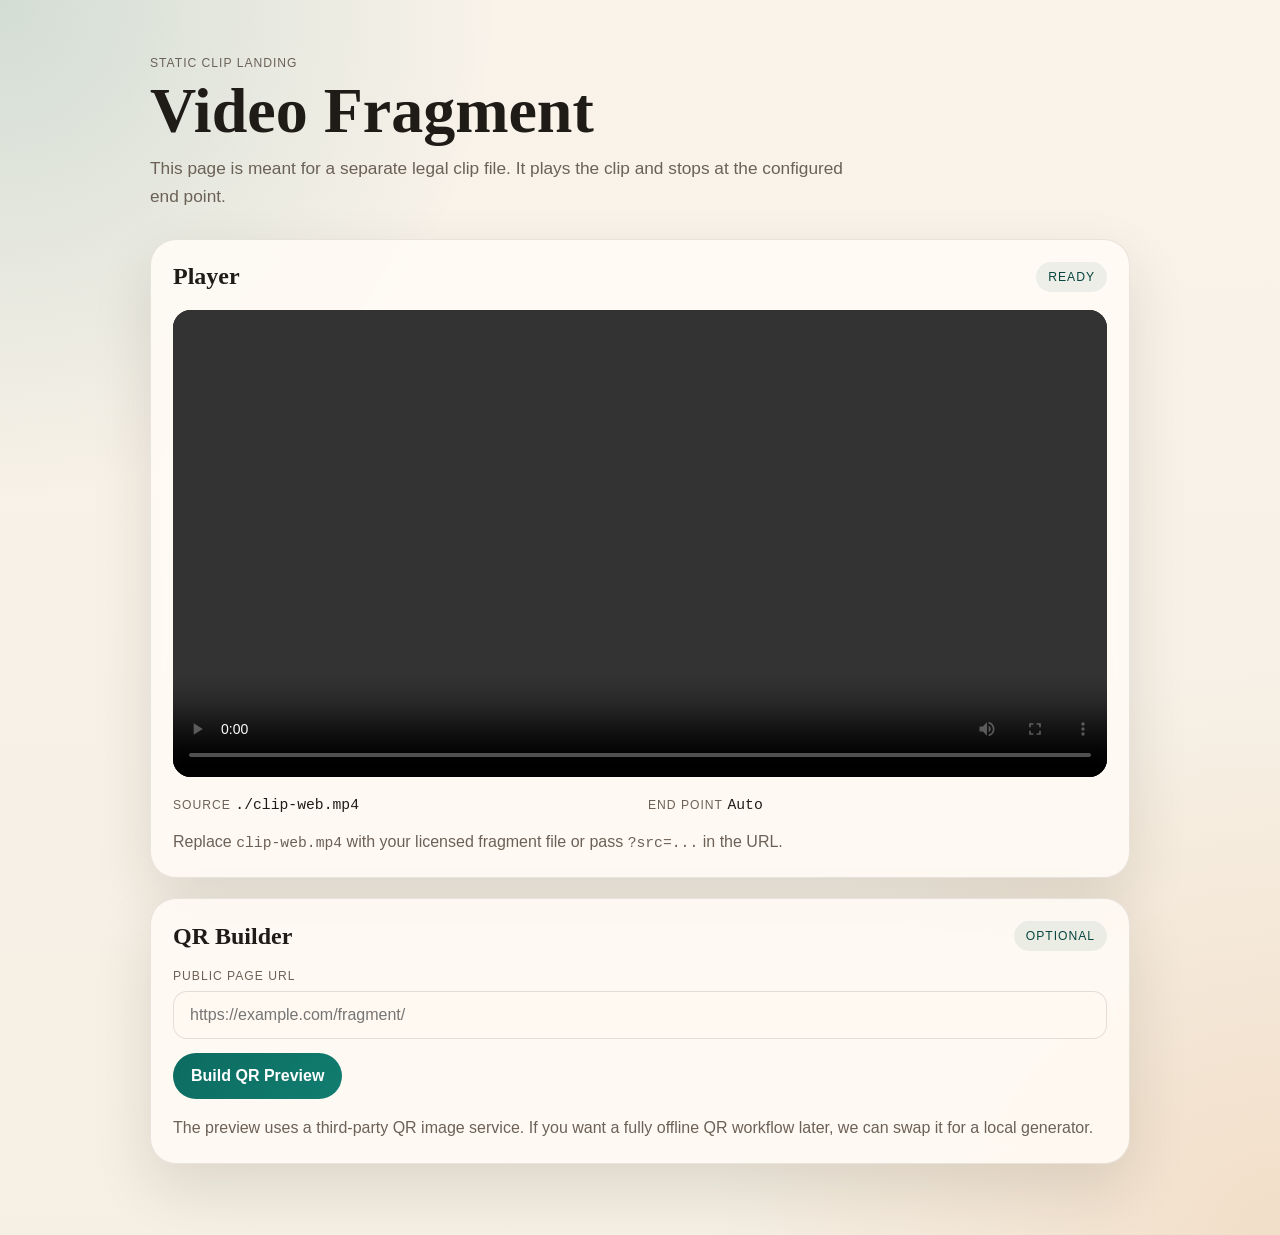
==== index.html @ 211df9e7 "Publish video card site" ====
<!doctype html>
<html lang="ru">
  <head>
    <meta charset="UTF-8" />
    <meta name="viewport" content="width=device-width, initial-scale=1.0" />
    <title>Fragment Player</title>
    <link rel="stylesheet" href="./styles.css" />
  </head>
  <body>
    <main class="page">
      <section class="hero">
        <p class="eyebrow">Static Clip Landing</p>
        <h1 id="page-title">Video Fragment</h1>
        <p class="lead">
          This page is meant for a separate legal clip file. It plays the clip
          and stops at the configured end point.
        </p>
      </section>

      <section class="card player-card">
        <div class="card-head">
          <h2>Player</h2>
          <span id="clip-status" class="badge">Ready</span>
        </div>

        <video
          id="clip-player"
          class="player"
          controls
          preload="metadata"
          playsinline
          controlsList="nodownload noplaybackrate"
          disablePictureInPicture
        >
          <source id="clip-source" src="./clip-web.mp4" type="video/mp4" />
          Your browser does not support HTML5 video.
        </video>

        <div class="meta">
          <div>
            <span class="label">Source</span>
            <code id="clip-source-label">./clip-web.mp4</code>
          </div>
          <div>
            <span class="label">End Point</span>
            <code id="clip-end-label">Auto</code>
          </div>
        </div>

        <p id="player-note" class="hint">
          Replace <code>clip-web.mp4</code> with your licensed fragment file or pass
          <code>?src=...</code> in the URL.
        </p>
      </section>

      <section class="card qr-card">
        <div class="card-head">
          <h2>QR Builder</h2>
          <span class="badge">Optional</span>
        </div>

        <label class="field">
          <span class="label">Public page URL</span>
          <input
            id="qr-target"
            type="url"
            placeholder="https://example.com/fragment/"
          />
        </label>

        <button id="build-qr" class="button" type="button">
          Build QR Preview
        </button>

        <div id="qr-result" class="qr-result hidden">
          <img id="qr-image" alt="QR code preview" />
          <a id="qr-link" target="_blank" rel="noreferrer">Open QR image</a>
        </div>

        <p class="hint">
          The preview uses a third-party QR image service. If you want a fully
          offline QR workflow later, we can swap it for a local generator.
        </p>
      </section>
    </main>

    <script src="./app.js"></script>
  </body>
</html>
---- styles.css ----
:root {
  color-scheme: light;
  --bg: #f5efe4;
  --surface: rgba(255, 251, 245, 0.88);
  --surface-strong: #fff9f1;
  --ink: #1f1c18;
  --muted: #6b6157;
  --accent: #0d6b61;
  --accent-strong: #08453f;
  --border: rgba(31, 28, 24, 0.1);
  --shadow: 0 24px 60px rgba(44, 32, 18, 0.12);
}

* {
  box-sizing: border-box;
}

body {
  margin: 0;
  min-height: 100vh;
  font-family: "Avenir Next", "Segoe UI", sans-serif;
  color: var(--ink);
  background:
    radial-gradient(circle at top left, rgba(13, 107, 97, 0.16), transparent 28%),
    radial-gradient(circle at bottom right, rgba(227, 155, 88, 0.2), transparent 32%),
    linear-gradient(180deg, #f9f3ea 0%, var(--bg) 100%);
}

.page {
  width: min(980px, calc(100% - 32px));
  margin: 0 auto;
  padding: 56px 0 72px;
}

.hero {
  margin-bottom: 28px;
}

.eyebrow,
.label,
.badge {
  text-transform: uppercase;
  letter-spacing: 0.08em;
  font-size: 0.76rem;
}

.eyebrow,
.label {
  color: var(--muted);
}

h1,
h2,
p {
  margin: 0;
}

h1,
h2 {
  font-family: "Georgia", "Times New Roman", serif;
}

h1 {
  font-size: clamp(2.3rem, 5vw, 4.2rem);
  line-height: 0.96;
  margin-top: 10px;
}

.lead {
  max-width: 720px;
  margin-top: 14px;
  font-size: 1.08rem;
  line-height: 1.6;
  color: var(--muted);
}

.card {
  background: var(--surface);
  backdrop-filter: blur(10px);
  border: 1px solid var(--border);
  border-radius: 26px;
  box-shadow: var(--shadow);
  padding: 22px;
}

.card + .card {
  margin-top: 20px;
}

.card-head {
  display: flex;
  justify-content: space-between;
  align-items: center;
  gap: 16px;
  margin-bottom: 18px;
}

.badge {
  display: inline-flex;
  align-items: center;
  padding: 8px 12px;
  border-radius: 999px;
  background: rgba(13, 107, 97, 0.08);
  color: var(--accent-strong);
}

.player {
  display: block;
  width: 100%;
  border-radius: 18px;
  background: #000;
}

.meta {
  display: grid;
  grid-template-columns: repeat(2, minmax(0, 1fr));
  gap: 16px;
  margin-top: 18px;
}

.meta code,
.hint code {
  font-family: "SF Mono", "Menlo", monospace;
  font-size: 0.92rem;
}

.hint {
  margin-top: 16px;
  color: var(--muted);
  line-height: 1.6;
}

.field {
  display: grid;
  gap: 8px;
}

input {
  width: 100%;
  border: 1px solid rgba(31, 28, 24, 0.12);
  border-radius: 14px;
  background: var(--surface-strong);
  padding: 14px 16px;
  font: inherit;
  color: var(--ink);
}

input:focus {
  outline: 2px solid rgba(13, 107, 97, 0.18);
  border-color: rgba(13, 107, 97, 0.42);
}

.button {
  margin-top: 14px;
  border: 0;
  border-radius: 999px;
  padding: 14px 18px;
  background: linear-gradient(135deg, var(--accent) 0%, #117d70 100%);
  color: #fff;
  font: inherit;
  font-weight: 600;
  cursor: pointer;
}

.button:hover {
  background: linear-gradient(135deg, #0c6158 0%, #0f6d63 100%);
}

.qr-result {
  margin-top: 18px;
  display: grid;
  gap: 12px;
  justify-items: start;
}

.qr-result img {
  width: min(320px, 100%);
  height: auto;
  border-radius: 20px;
  border: 1px solid var(--border);
  background: #fff;
  padding: 14px;
}

.qr-result a {
  color: var(--accent-strong);
}

.hidden {
  display: none;
}

@media (max-width: 720px) {
  .page {
    width: min(100% - 20px, 980px);
    padding-top: 28px;
    padding-bottom: 40px;
  }

  .card {
    padding: 18px;
    border-radius: 20px;
  }

  .meta {
    grid-template-columns: 1fr;
  }
}
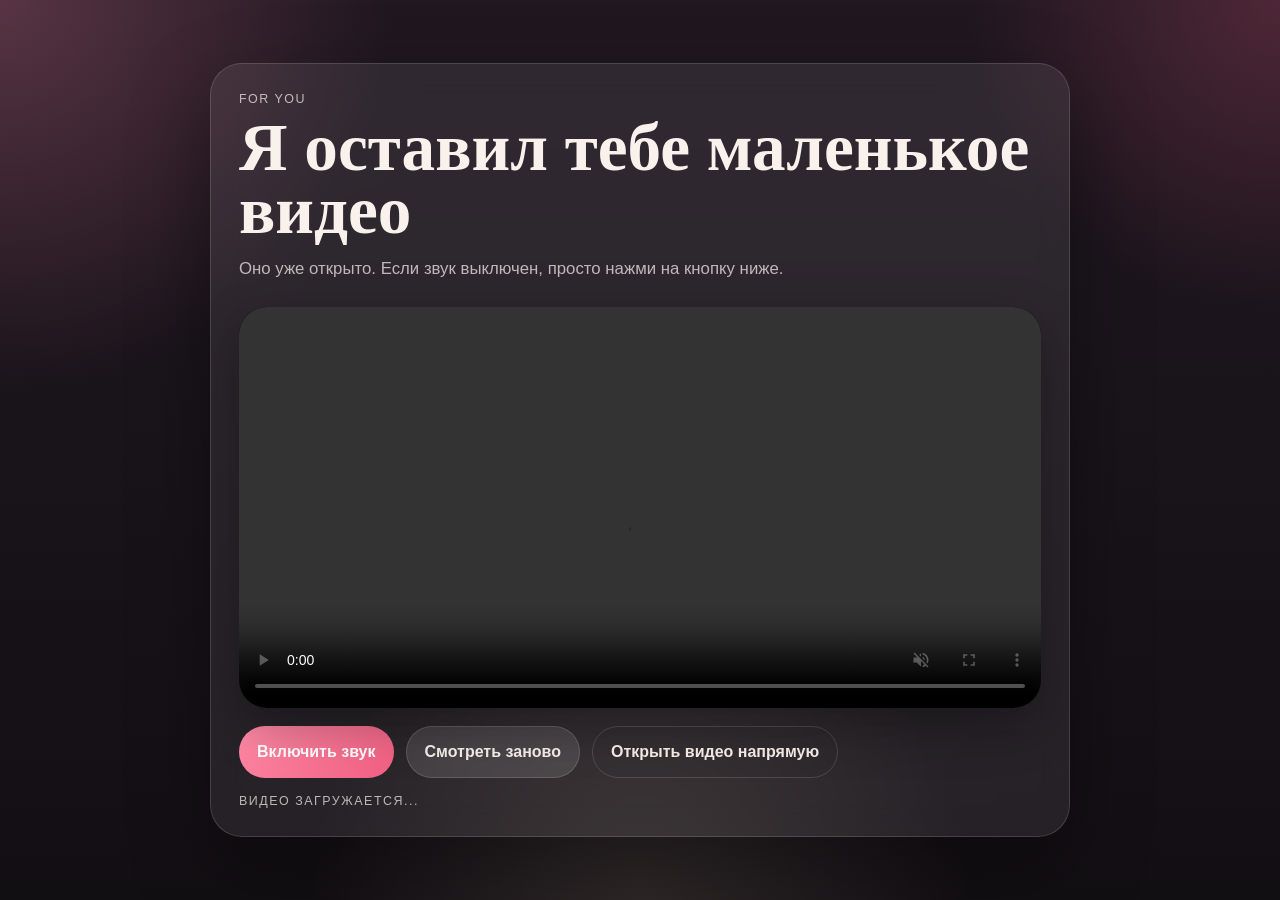
==== commit b88bc601: "Simplify video landing page" ====
--- a/index.html
+++ b/index.html
@@ -3,83 +3,53 @@
   <head>
     <meta charset="UTF-8" />
     <meta name="viewport" content="width=device-width, initial-scale=1.0" />
-    <title>Fragment Player</title>
+    <title>Для тебя</title>
     <link rel="stylesheet" href="./styles.css" />
   </head>
   <body>
     <main class="page">
-      <section class="hero">
-        <p class="eyebrow">Static Clip Landing</p>
-        <h1 id="page-title">Video Fragment</h1>
+      <section class="shell">
+        <p class="eyebrow">For You</p>
+        <h1 class="title">Я оставил тебе маленькое видео</h1>
         <p class="lead">
-          This page is meant for a separate legal clip file. It plays the clip
-          and stops at the configured end point.
+          Оно уже открыто. Если звук выключен, просто нажми на кнопку ниже.
         </p>
-      </section>
 
-      <section class="card player-card">
-        <div class="card-head">
-          <h2>Player</h2>
-          <span id="clip-status" class="badge">Ready</span>
+        <div class="player-wrap">
+          <video
+            id="clip-player"
+            class="player"
+            autoplay
+            muted
+            controls
+            playsinline
+            preload="auto"
+            controlsList="nodownload noplaybackrate"
+            disablePictureInPicture
+          >
+            <source id="clip-source" src="./clip-web.mp4" type="video/mp4" />
+            Your browser does not support HTML5 video.
+          </video>
+
+          <button id="primary-action" class="overlay-button hidden" type="button">
+            Нажми, чтобы включить видео
+          </button>
         </div>
 
-        <video
-          id="clip-player"
-          class="player"
-          controls
-          preload="metadata"
-          playsinline
-          controlsList="nodownload noplaybackrate"
-          disablePictureInPicture
-        >
-          <source id="clip-source" src="./clip-web.mp4" type="video/mp4" />
-          Your browser does not support HTML5 video.
-        </video>
-
-        <div class="meta">
-          <div>
-            <span class="label">Source</span>
-            <code id="clip-source-label">./clip-web.mp4</code>
-          </div>
-          <div>
-            <span class="label">End Point</span>
-            <code id="clip-end-label">Auto</code>
-          </div>
+        <div class="actions">
+          <button id="sound-toggle" class="button primary" type="button">
+            Включить звук
+          </button>
+          <button id="replay-button" class="button secondary" type="button">
+            Смотреть заново
+          </button>
+          <a id="direct-link" class="button ghost" href="./clip-web.mp4">
+            Открыть видео напрямую
+          </a>
         </div>
 
-        <p id="player-note" class="hint">
-          Replace <code>clip-web.mp4</code> with your licensed fragment file or pass
-          <code>?src=...</code> in the URL.
-        </p>
-      </section>
-
-      <section class="card qr-card">
-        <div class="card-head">
-          <h2>QR Builder</h2>
-          <span class="badge">Optional</span>
-        </div>
-
-        <label class="field">
-          <span class="label">Public page URL</span>
-          <input
-            id="qr-target"
-            type="url"
-            placeholder="https://example.com/fragment/"
-          />
-        </label>
-
-        <button id="build-qr" class="button" type="button">
-          Build QR Preview
-        </button>
-
-        <div id="qr-result" class="qr-result hidden">
-          <img id="qr-image" alt="QR code preview" />
-          <a id="qr-link" target="_blank" rel="noreferrer">Open QR image</a>
-        </div>
-
-        <p class="hint">
-          The preview uses a third-party QR image service. If you want a fully
-          offline QR workflow later, we can swap it for a local generator.
+        <p id="status-text" class="status">
+          Видео загружается...
         </p>
       </section>
     </main>
--- a/styles.css
+++ b/styles.css
@@ -1,189 +1,158 @@
 :root {
   color-scheme: light;
-  --bg: #f5efe4;
-  --surface: rgba(255, 251, 245, 0.88);
-  --surface-strong: #fff9f1;
-  --ink: #1f1c18;
-  --muted: #6b6157;
-  --accent: #0d6b61;
-  --accent-strong: #08453f;
-  --border: rgba(31, 28, 24, 0.1);
-  --shadow: 0 24px 60px rgba(44, 32, 18, 0.12);
+  --bg: #120f13;
+  --bg-soft: #201721;
+  --ink: #f9f1ec;
+  --muted: rgba(249, 241, 236, 0.72);
+  --rose: #ff8ba7;
+  --rose-deep: #f25f82;
+  --line: rgba(255, 255, 255, 0.14);
+  --panel: rgba(255, 255, 255, 0.08);
+  --panel-strong: rgba(255, 255, 255, 0.12);
+  --shadow: 0 30px 80px rgba(0, 0, 0, 0.34);
 }
 
 * {
   box-sizing: border-box;
 }
 
+html,
 body {
   margin: 0;
-  min-height: 100vh;
+  min-height: 100%;
+}
+
+body {
   font-family: "Avenir Next", "Segoe UI", sans-serif;
   color: var(--ink);
   background:
-    radial-gradient(circle at top left, rgba(13, 107, 97, 0.16), transparent 28%),
-    radial-gradient(circle at bottom right, rgba(227, 155, 88, 0.2), transparent 32%),
-    linear-gradient(180deg, #f9f3ea 0%, var(--bg) 100%);
+    radial-gradient(circle at top left, rgba(255, 139, 167, 0.25), transparent 25%),
+    radial-gradient(circle at top right, rgba(242, 95, 130, 0.22), transparent 20%),
+    radial-gradient(circle at bottom center, rgba(255, 216, 194, 0.12), transparent 30%),
+    linear-gradient(180deg, var(--bg-soft) 0%, var(--bg) 100%);
 }
 
 .page {
-  width: min(980px, calc(100% - 32px));
-  margin: 0 auto;
-  padding: 56px 0 72px;
+  min-height: 100vh;
+  display: grid;
+  place-items: center;
+  padding: 24px;
 }
 
-.hero {
-  margin-bottom: 28px;
+.shell {
+  width: min(860px, 100%);
+  padding: 28px;
+  border-radius: 32px;
+  background: var(--panel);
+  border: 1px solid var(--line);
+  box-shadow: var(--shadow);
+  backdrop-filter: blur(16px);
 }
 
 .eyebrow,
-.label,
-.badge {
+.status {
+  letter-spacing: 0.12em;
   text-transform: uppercase;
-  letter-spacing: 0.08em;
-  font-size: 0.76rem;
+  font-size: 0.78rem;
 }
 
-.eyebrow,
-.label {
+.eyebrow {
+  margin: 0;
   color: var(--muted);
 }
 
-h1,
-h2,
-p {
+.title,
+.lead {
   margin: 0;
 }
 
-h1,
-h2 {
+.title {
+  margin-top: 10px;
   font-family: "Georgia", "Times New Roman", serif;
-}
-
-h1 {
-  font-size: clamp(2.3rem, 5vw, 4.2rem);
-  line-height: 0.96;
-  margin-top: 10px;
+  font-size: clamp(2.2rem, 6vw, 4.2rem);
+  line-height: 0.94;
 }
 
 .lead {
-  max-width: 720px;
   margin-top: 14px;
-  font-size: 1.08rem;
+  max-width: 40rem;
+  font-size: 1.05rem;
   line-height: 1.6;
   color: var(--muted);
 }
 
-.card {
-  background: var(--surface);
-  backdrop-filter: blur(10px);
-  border: 1px solid var(--border);
-  border-radius: 26px;
-  box-shadow: var(--shadow);
-  padding: 22px;
-}
-
-.card + .card {
-  margin-top: 20px;
-}
-
-.card-head {
-  display: flex;
-  justify-content: space-between;
-  align-items: center;
-  gap: 16px;
-  margin-bottom: 18px;
-}
-
-.badge {
-  display: inline-flex;
-  align-items: center;
-  padding: 8px 12px;
-  border-radius: 999px;
-  background: rgba(13, 107, 97, 0.08);
-  color: var(--accent-strong);
+.player-wrap {
+  position: relative;
+  margin-top: 24px;
 }
 
 .player {
   display: block;
   width: 100%;
-  border-radius: 18px;
+  border-radius: 28px;
   background: #000;
+  box-shadow: 0 18px 50px rgba(0, 0, 0, 0.3);
 }
 
-.meta {
-  display: grid;
-  grid-template-columns: repeat(2, minmax(0, 1fr));
-  gap: 16px;
+.overlay-button {
+  position: absolute;
+  inset: auto 16px 16px 16px;
+  border: 0;
+  border-radius: 18px;
+  padding: 16px 18px;
+  background: rgba(13, 10, 14, 0.82);
+  color: #fff;
+  font: inherit;
+  font-weight: 700;
+  cursor: pointer;
+}
+
+.actions {
+  display: flex;
+  flex-wrap: wrap;
+  gap: 12px;
   margin-top: 18px;
 }
 
-.meta code,
-.hint code {
-  font-family: "SF Mono", "Menlo", monospace;
-  font-size: 0.92rem;
+.button {
+  display: inline-flex;
+  align-items: center;
+  justify-content: center;
+  min-height: 52px;
+  border-radius: 999px;
+  padding: 0 18px;
+  text-decoration: none;
+  font: inherit;
+  font-weight: 600;
+  cursor: pointer;
+  transition: transform 140ms ease, background 140ms ease, border-color 140ms ease;
 }
 
-.hint {
-  margin-top: 16px;
-  color: var(--muted);
-  line-height: 1.6;
+.button:hover {
+  transform: translateY(-1px);
 }
 
-.field {
-  display: grid;
-  gap: 8px;
+.primary {
+  border: 0;
+  background: linear-gradient(135deg, var(--rose) 0%, var(--rose-deep) 100%);
+  color: #fff;
 }
 
-input {
-  width: 100%;
-  border: 1px solid rgba(31, 28, 24, 0.12);
-  border-radius: 14px;
-  background: var(--surface-strong);
-  padding: 14px 16px;
-  font: inherit;
+.secondary {
+  border: 1px solid var(--line);
+  background: var(--panel-strong);
   color: var(--ink);
 }
 
-input:focus {
-  outline: 2px solid rgba(13, 107, 97, 0.18);
-  border-color: rgba(13, 107, 97, 0.42);
+.ghost {
+  border: 1px solid var(--line);
+  background: transparent;
+  color: var(--ink);
 }
 
-.button {
-  margin-top: 14px;
-  border: 0;
-  border-radius: 999px;
-  padding: 14px 18px;
-  background: linear-gradient(135deg, var(--accent) 0%, #117d70 100%);
-  color: #fff;
-  font: inherit;
-  font-weight: 600;
-  cursor: pointer;
-}
-
-.button:hover {
-  background: linear-gradient(135deg, #0c6158 0%, #0f6d63 100%);
-}
-
-.qr-result {
-  margin-top: 18px;
-  display: grid;
-  gap: 12px;
-  justify-items: start;
-}
-
-.qr-result img {
-  width: min(320px, 100%);
-  height: auto;
-  border-radius: 20px;
-  border: 1px solid var(--border);
-  background: #fff;
-  padding: 14px;
-}
-
-.qr-result a {
-  color: var(--accent-strong);
+.status {
+  margin: 16px 0 0;
+  color: var(--muted);
 }
 
 .hidden {
@@ -192,17 +161,19 @@
 
 @media (max-width: 720px) {
   .page {
-    width: min(100% - 20px, 980px);
-    padding-top: 28px;
-    padding-bottom: 40px;
+    padding: 14px;
   }
 
-  .card {
+  .shell {
     padding: 18px;
-    border-radius: 20px;
+    border-radius: 24px;
   }
 
-  .meta {
-    grid-template-columns: 1fr;
+  .actions {
+    flex-direction: column;
+  }
+
+  .button {
+    width: 100%;
   }
 }
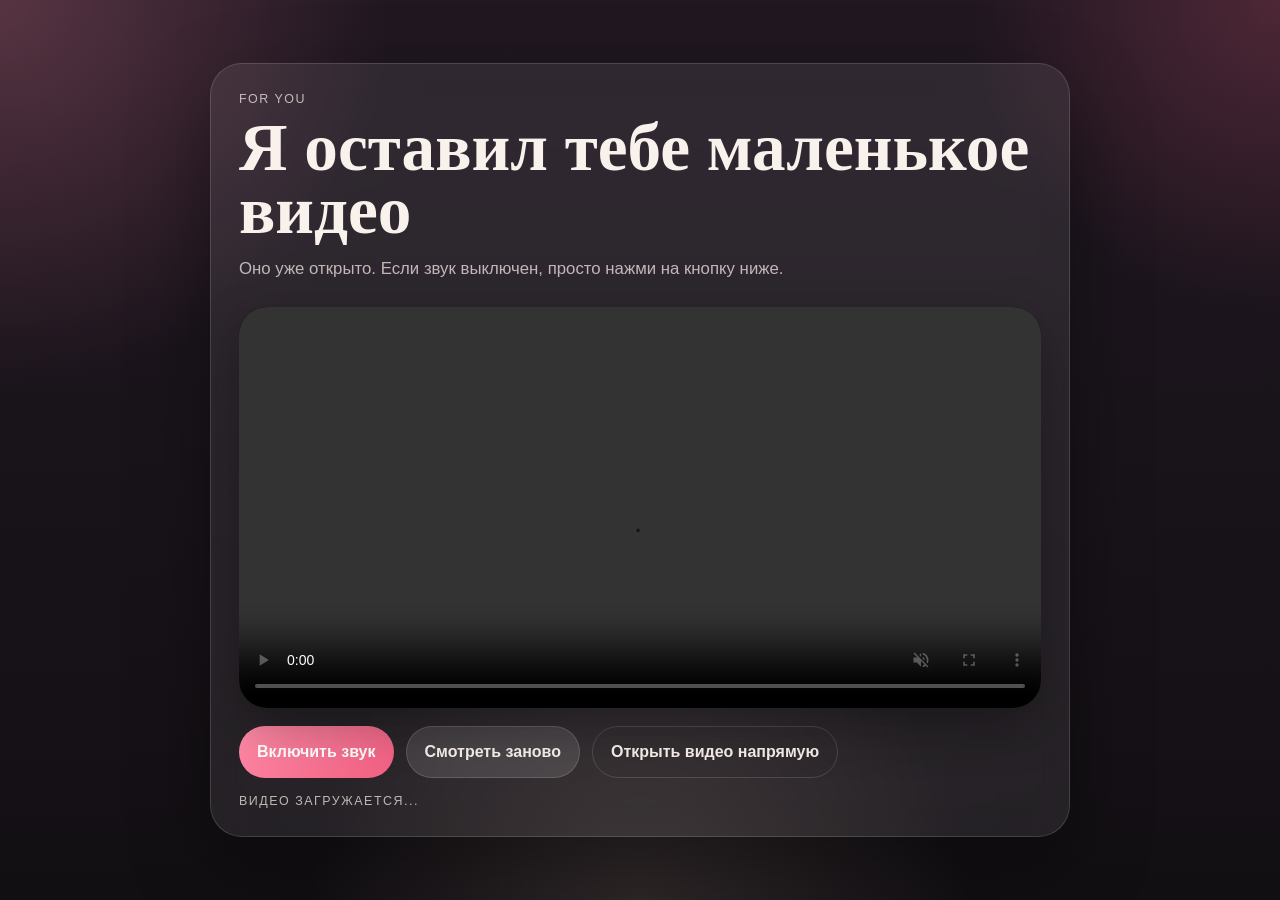
==== commit efc3b589: "Add lightweight analytics" ====
--- a/index.html
+++ b/index.html
@@ -1,5 +1,5 @@
 <!doctype html>
-<html lang="ru">
+<html lang="ru" data-page="video">
   <head>
     <meta charset="UTF-8" />
     <meta name="viewport" content="width=device-width, initial-scale=1.0" />
@@ -54,6 +54,7 @@
       </section>
     </main>
 
+    <script src="./analytics.js"></script>
     <script src="./app.js"></script>
   </body>
 </html>
